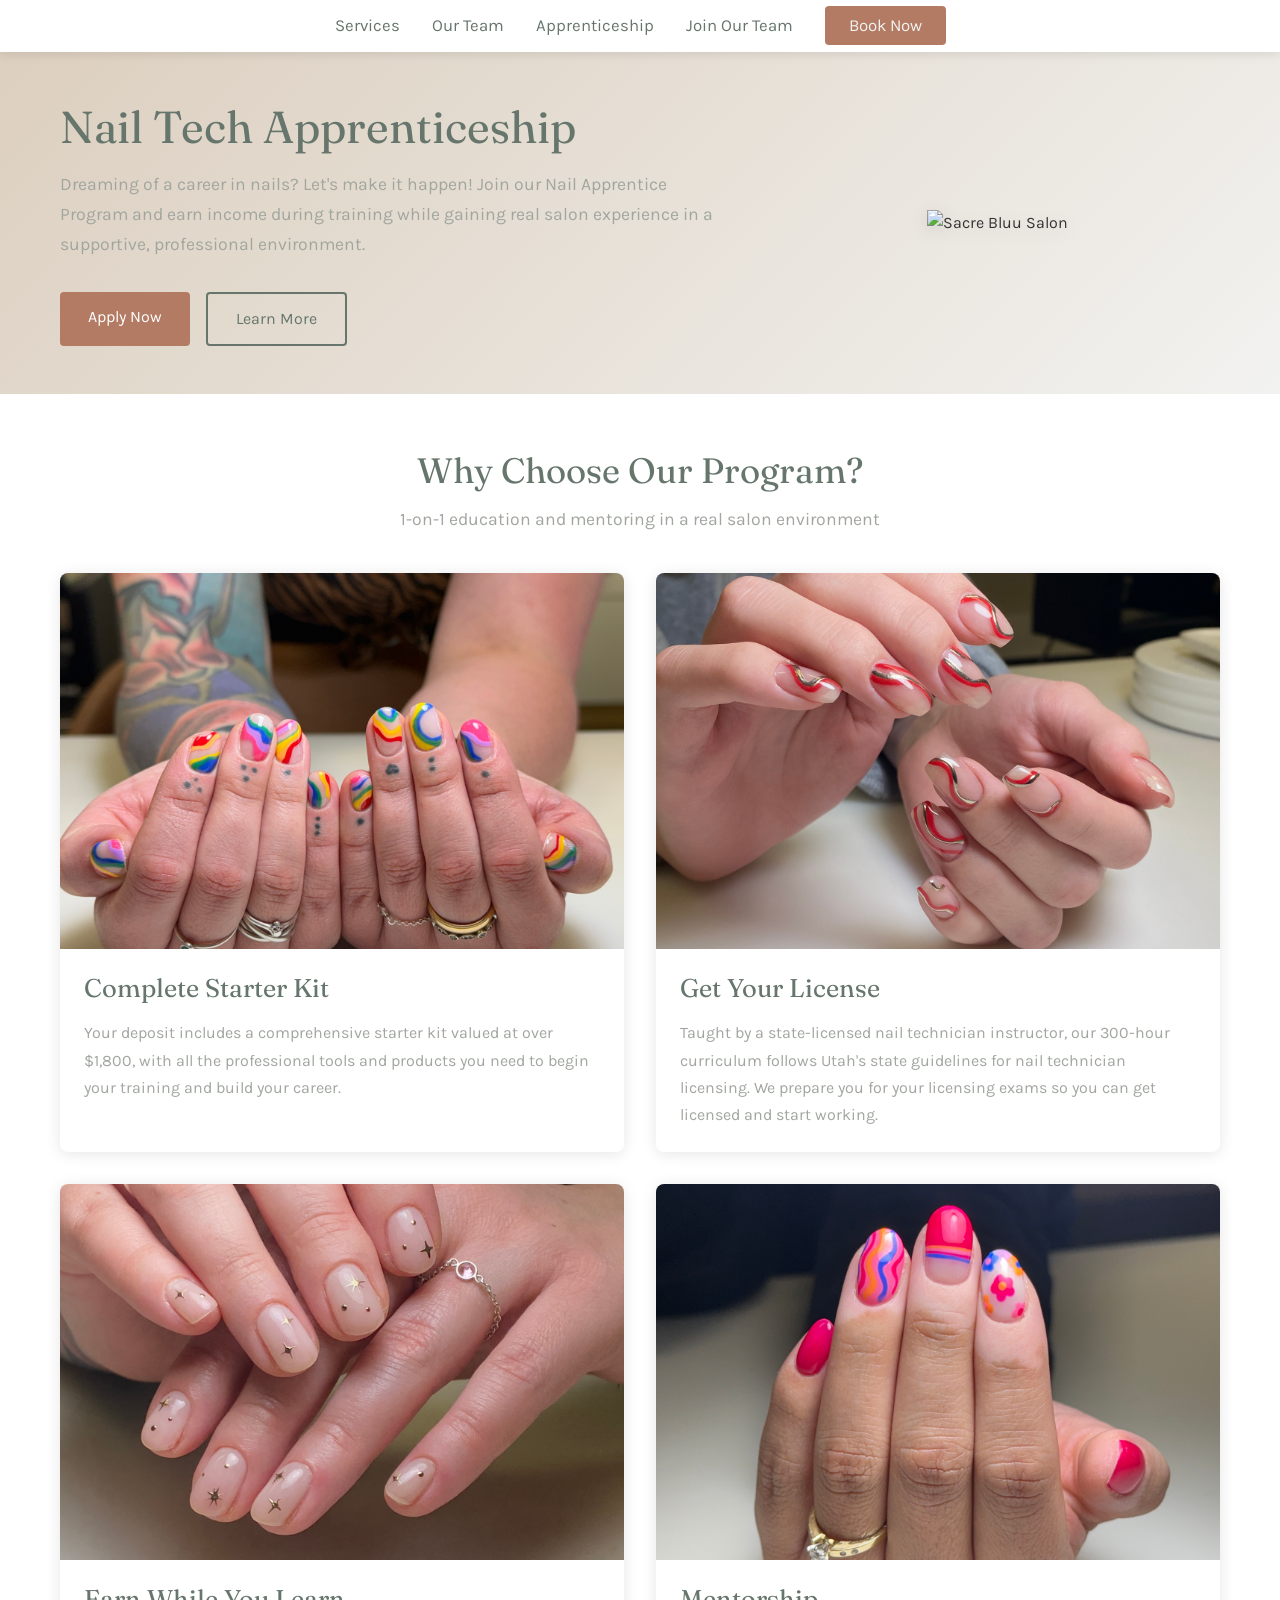
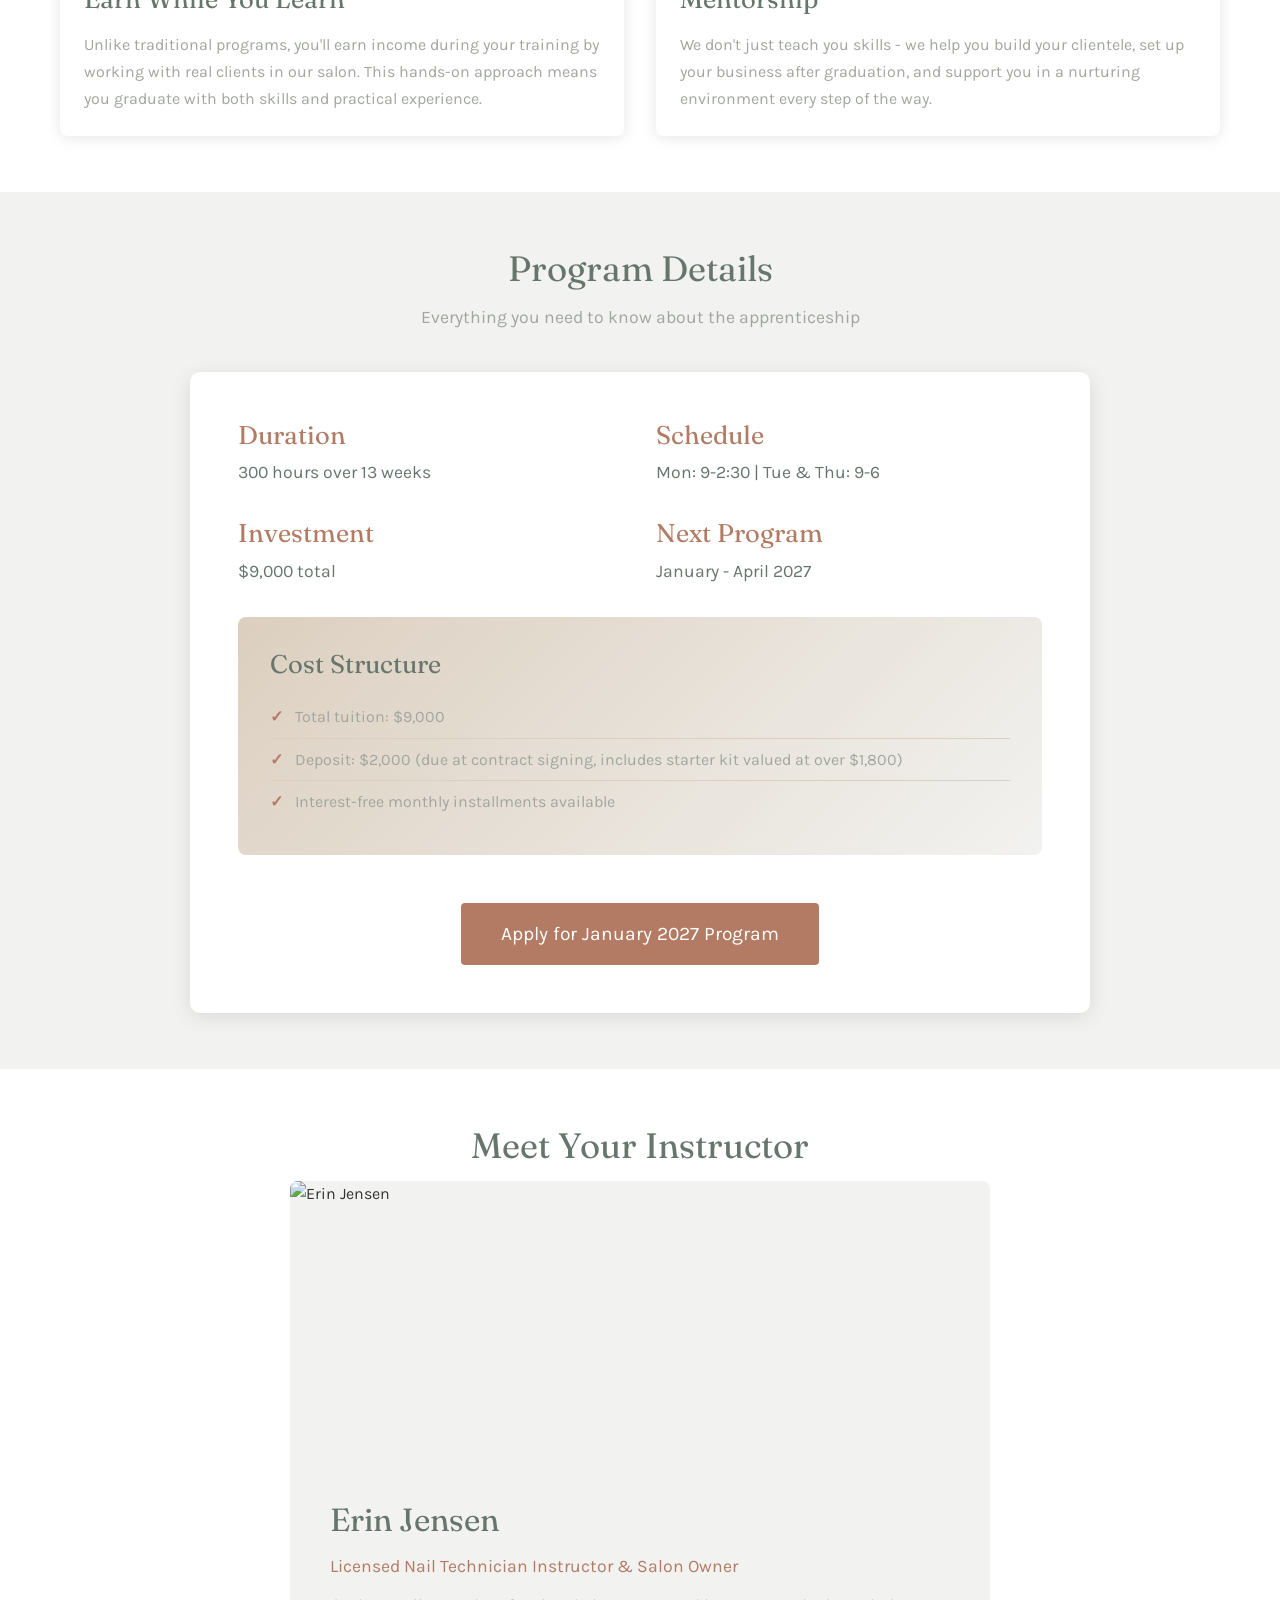
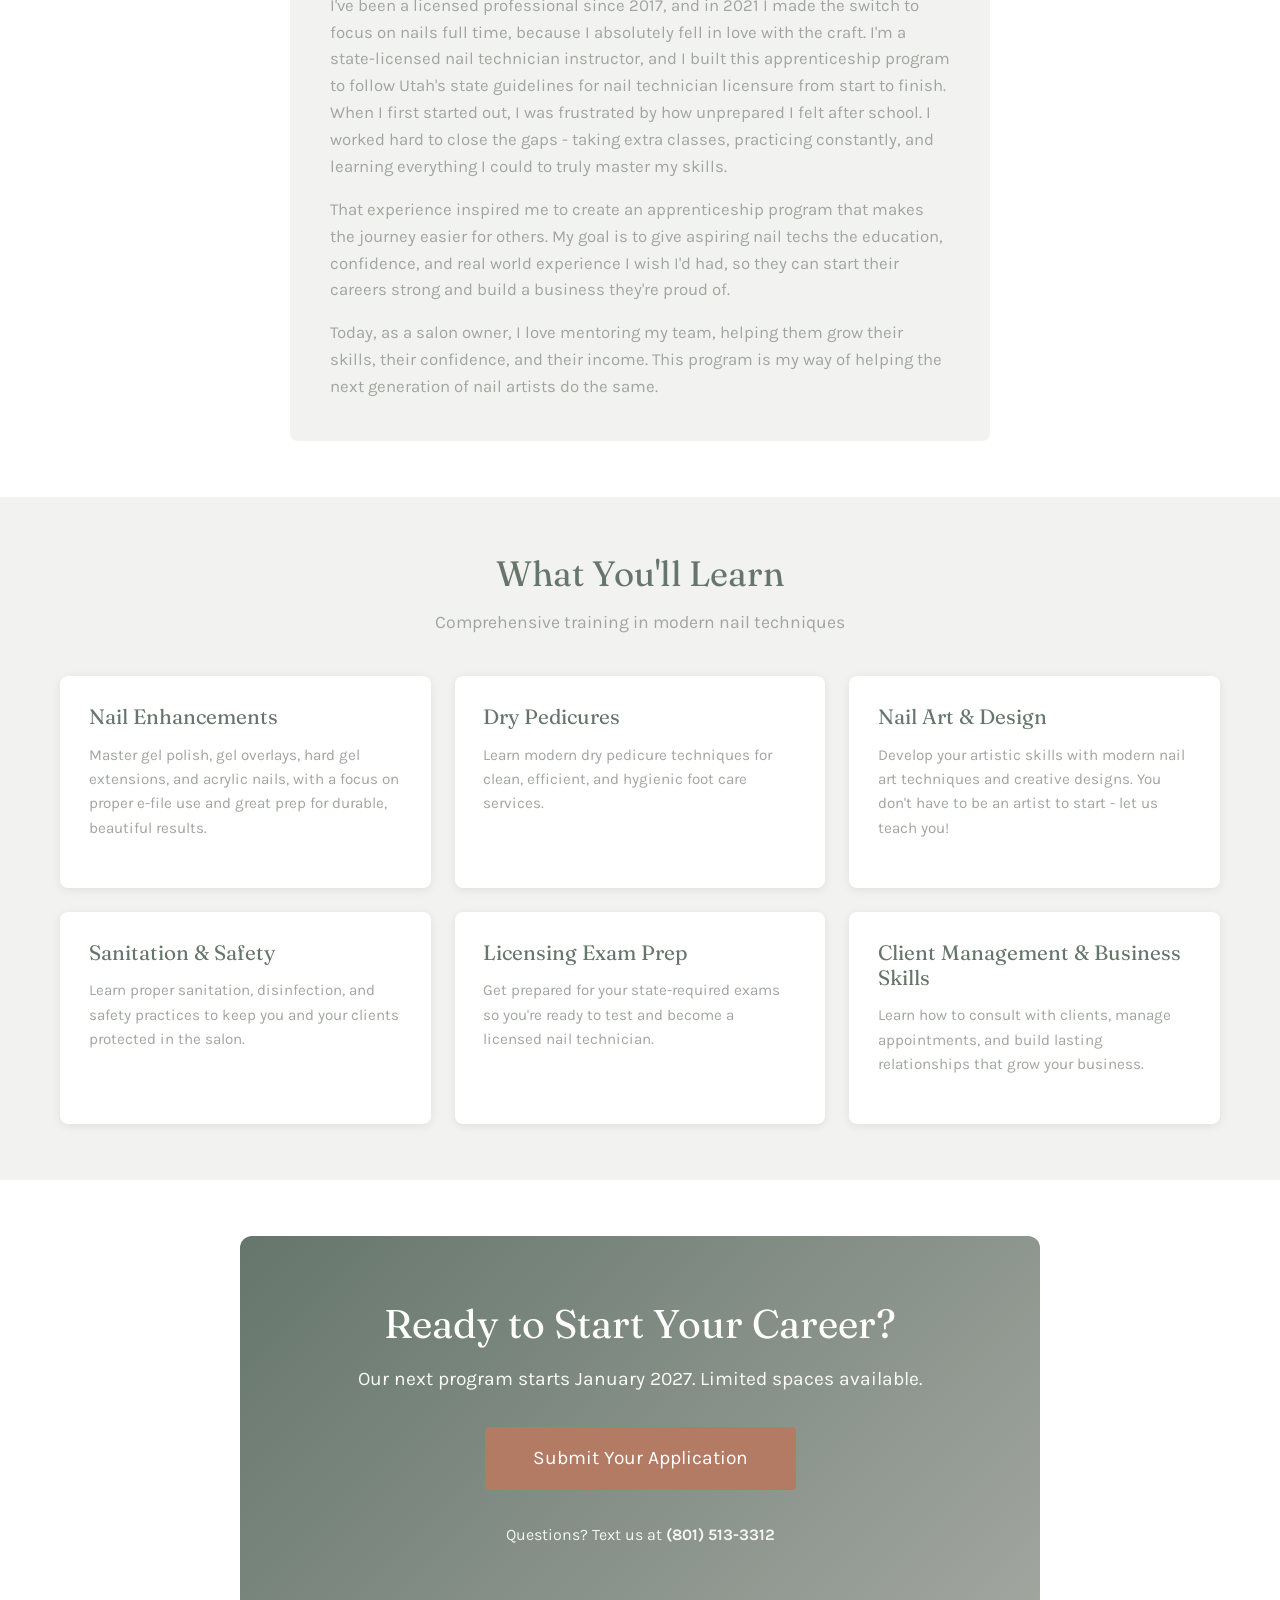
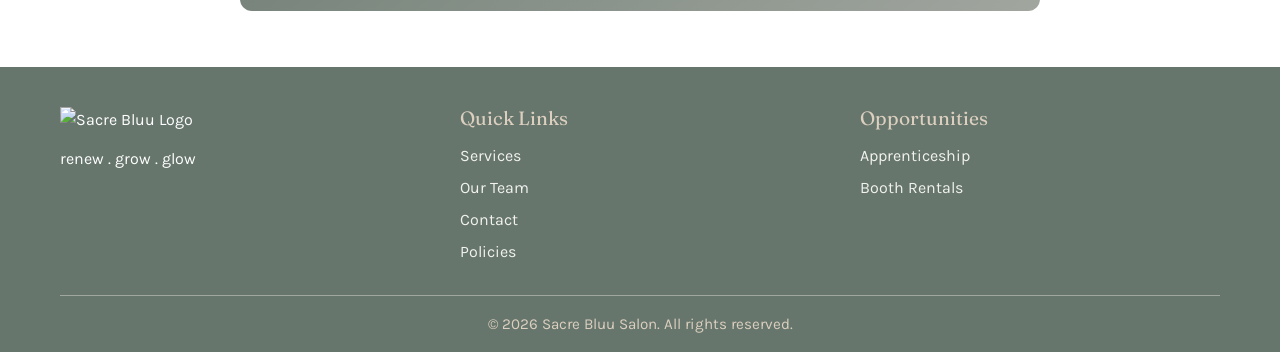
==== apprenticeship.html @ 4cb88765 "Update apprenticeship, booth rentals, and team pages - Apprenticeship: new schedule/pricing/dates, l" ====
<!DOCTYPE html>
<html lang="en">
<head>
    <meta charset="UTF-8">
    <meta name="viewport" content="width=device-width, initial-scale=1.0">
    <title>Nail Tech Apprenticeship - Sacre Bluu Salon</title>
    <meta name="description" content="Join our Nail Tech Apprenticeship program. Earn income while learning modern nail techniques in a real salon environment.">
    <link rel="stylesheet" href="styles-v3-contemporary.css">
    <link rel="preconnect" href="https://fonts.googleapis.com">
    <link rel="preconnect" href="https://fonts.gstatic.com" crossorigin>
    <link href="https://fonts.googleapis.com/css2?family=Fraunces:opsz,wght@9..144,300..700&family=Karla:wght@400;500;600;700&display=swap" rel="stylesheet">
</head>
<body>
    <!-- Navigation -->
    <nav class="navbar">
        <div class="container">
            <ul class="nav-menu">
                <li><a href="index.html#services">Services</a></li>
                <li><a href="index.html#team">Our Team</a></li>
                <li><a href="apprenticeship.html">Apprenticeship</a></li>
                <li><a href="booth-rentals.html">Join Our Team</a></li>
                <li><a href="https://www.vagaro.com/sacrebluusalon/services" target="_blank" class="btn-book">Book Now</a></li>
            </ul>
        </div>
    </nav>

    <!-- Hero Section -->
    <section class="hero">
        <div class="hero-grid">
            <div class="hero-content">
                <h1>Nail Tech Apprenticeship</h1>
                <p class="hero-description">
                    Dreaming of a career in nails? Let's make it happen! Join our Nail Apprentice Program and earn income during training while gaining real salon experience in a supportive, professional environment.
                </p>
                <div class="hero-buttons">
                    <a href="https://form.jotform.com/260005756042145" target="_blank" class="btn btn-primary">Apply Now</a>
                    <a href="#program-details" class="btn btn-secondary">Learn More</a>
                </div>
            </div>
            <div class="hero-visual">
                <img src="sacre_bluu_Final_2.png" alt="Sacre Bluu Salon" class="hero-logo-img">
            </div>
        </div>
    </section>

    <!-- Program Overview -->
    <section class="services">
        <div class="container">
            <h2 class="section-title">Why Choose Our Program?</h2>
            <p class="section-subtitle">1-on-1 education and mentoring in a real salon environment</p>

            <div class="services-grid">
                <div class="service-card">
                    <div class="service-image short">
                        <img src="images/starter-kit.jpg" alt="Complete Starter Kit">
                    </div>
                    <div class="service-content">
                        <h3 style="color: #66766c; margin-bottom: 1rem;">Complete Starter Kit</h3>
                        <p style="color: #a1a69f; line-height: 1.7;">
                            Your deposit includes a comprehensive starter kit valued at over $1,800, with all the professional tools and products you need to begin your training and build your career.
                        </p>
                    </div>
                </div>

                <div class="service-card">
                    <div class="service-image short">
                        <img src="images/get-your-license.jpg" alt="Get Your License">
                    </div>
                    <div class="service-content">
                        <h3 style="color: #66766c; margin-bottom: 1rem;">Get Your License</h3>
                        <p style="color: #a1a69f; line-height: 1.7;">
                            Taught by a state-licensed nail technician instructor, our 300-hour curriculum follows Utah's state guidelines for nail technician licensing. We prepare you for your licensing exams so you can get licensed and start working.
                        </p>
                    </div>
                </div>

                <div class="service-card">
                    <div class="service-image short">
                        <img src="images/earn-while-you-learn.jpg" alt="Earn While You Learn">
                    </div>
                    <div class="service-content">
                        <h3 style="color: #66766c; margin-bottom: 1rem;">Earn While You Learn</h3>
                        <p style="color: #a1a69f; line-height: 1.7;">
                            Unlike traditional programs, you'll earn income during your training by working with real clients in our salon. This hands-on approach means you graduate with both skills and practical experience.
                        </p>
                    </div>
                </div>

                <div class="service-card">
                    <div class="service-image short">
                        <img src="images/mentorship.jpg" alt="Mentorship">
                    </div>
                    <div class="service-content">
                        <h3 style="color: #66766c; margin-bottom: 1rem;">Mentorship</h3>
                        <p style="color: #a1a69f; line-height: 1.7;">
                            We don't just teach you skills - we help you build your clientele, set up your business after graduation, and support you in a nurturing environment every step of the way.
                        </p>
                    </div>
                </div>
            </div>
        </div>
    </section>

    <!-- Program Details -->
    <section id="program-details" class="booking-section">
        <div class="container">
            <h2 class="section-title">Program Details</h2>
            <p class="section-subtitle">Everything you need to know about the apprenticeship</p>

            <div style="max-width: 900px; margin: 0 auto; background: white; padding: 3rem; border-radius: 10px; box-shadow: 0 4px 20px rgba(0,0,0,0.1);">
                <div style="display: grid; grid-template-columns: repeat(auto-fit, minmax(250px, 1fr)); gap: 2rem; margin-bottom: 2rem;">
                    <div>
                        <h3 style="color: #b37b64; margin-bottom: 0.5rem;">Duration</h3>
                        <p style="color: #66766c; font-size: 1.1rem;">300 hours over 13 weeks</p>
                    </div>
                    <div>
                        <h3 style="color: #b37b64; margin-bottom: 0.5rem;">Schedule</h3>
                        <p style="color: #66766c; font-size: 1.1rem;">Mon: 9-2:30 | Tue & Thu: 9-6</p>
                    </div>
                    <div>
                        <h3 style="color: #b37b64; margin-bottom: 0.5rem;">Investment</h3>
                        <p style="color: #66766c; font-size: 1.1rem;">$9,000 total</p>
                    </div>
                    <div>
                        <h3 style="color: #b37b64; margin-bottom: 0.5rem;">Next Program</h3>
                        <p style="color: #66766c; font-size: 1.1rem;">January - April 2027</p>
                    </div>
                </div>

                <div style="background: linear-gradient(135deg, #dccfbf 0%, #f2f2f0 100%); padding: 2rem; border-radius: 8px; margin-bottom: 2rem;">
                    <h3 style="color: #66766c; margin-bottom: 1rem;">Cost Structure</h3>
                    <ul style="list-style: none; padding: 0;">
                        <li style="padding: 0.5rem 0; color: #a1a69f; border-bottom: 1px solid #dccfbf;">
                            <span style="color: #b37b64; font-weight: bold; margin-right: 0.5rem;">&#10003;</span>
                            Total tuition: $9,000
                        </li>
                        <li style="padding: 0.5rem 0; color: #a1a69f; border-bottom: 1px solid #dccfbf;">
                            <span style="color: #b37b64; font-weight: bold; margin-right: 0.5rem;">&#10003;</span>
                            Deposit: $2,000 (due at contract signing, includes starter kit valued at over $1,800)
                        </li>
                        <li style="padding: 0.5rem 0; color: #a1a69f;">
                            <span style="color: #b37b64; font-weight: bold; margin-right: 0.5rem;">&#10003;</span>
                            Interest-free monthly installments available
                        </li>
                    </ul>
                </div>

                <div style="text-align: center; padding-top: 1rem;">
                    <a href="https://form.jotform.com/260005756042145" target="_blank" class="btn btn-primary" style="font-size: 1.2rem; padding: 1rem 2.5rem;">Apply for January 2027 Program</a>
                </div>
            </div>
        </div>
    </section>

    <!-- Meet Your Instructor -->
    <section class="team">
        <div class="container">
            <h2 class="section-title">Meet Your Instructor</h2>

            <div style="max-width: 700px; margin: 0 auto;">
                <div class="team-card">
                    <div class="team-photo">
                        <img src="images/erin.jpg" alt="Erin Jensen" style="object-fit: contain; object-position: center;">
                    </div>
                    <div class="team-info" style="padding: 2.5rem;">
                        <h3 style="font-size: 2rem; margin-bottom: 0.8rem;">Erin Jensen</h3>
                        <p class="specialty" style="font-size: 1.1rem;">Licensed Nail Technician Instructor & Salon Owner</p>
                        <p class="bio" style="font-size: 1.05rem; margin-bottom: 1rem;">
                            I've been a licensed professional since 2017, and in 2021 I made the switch to focus on nails full time, because I absolutely fell in love with the craft. I'm a state-licensed nail technician instructor, and I built this apprenticeship program to follow Utah's state guidelines for nail technician licensure from start to finish. When I first started out, I was frustrated by how unprepared I felt after school. I worked hard to close the gaps - taking extra classes, practicing constantly, and learning everything I could to truly master my skills.
                        </p>
                        <p class="bio" style="font-size: 1.05rem; margin-bottom: 1rem;">
                            That experience inspired me to create an apprenticeship program that makes the journey easier for others. My goal is to give aspiring nail techs the education, confidence, and real world experience I wish I'd had, so they can start their careers strong and build a business they're proud of.
                        </p>
                        <p class="bio" style="font-size: 1.05rem;">
                            Today, as a salon owner, I love mentoring my team, helping them grow their skills, their confidence, and their income. This program is my way of helping the next generation of nail artists do the same.
                        </p>
                    </div>
                </div>
            </div>
        </div>
    </section>

    <!-- What You'll Learn -->
    <section class="opportunities">
        <div class="container">
            <h2 class="section-title">What You'll Learn</h2>
            <p class="section-subtitle">Comprehensive training in modern nail techniques</p>

            <div style="display: grid; grid-template-columns: repeat(auto-fit, minmax(280px, 1fr)); gap: 1.5rem; margin-top: 2.5rem;">
                <div class="opportunity-compact">
                    <h4>Nail Enhancements</h4>
                    <p>Master gel polish, gel overlays, hard gel extensions, and acrylic nails, with a focus on proper e-file use and great prep for durable, beautiful results.</p>
                </div>

                <div class="opportunity-compact">
                    <h4>Dry Pedicures</h4>
                    <p>Learn modern dry pedicure techniques for clean, efficient, and hygienic foot care services.</p>
                </div>

                <div class="opportunity-compact">
                    <h4>Nail Art & Design</h4>
                    <p>Develop your artistic skills with modern nail art techniques and creative designs. You don't have to be an artist to start - let us teach you!</p>
                </div>

                <div class="opportunity-compact">
                    <h4>Sanitation & Safety</h4>
                    <p>Learn proper sanitation, disinfection, and safety practices to keep you and your clients protected in the salon.</p>
                </div>

                <div class="opportunity-compact">
                    <h4>Licensing Exam Prep</h4>
                    <p>Get prepared for your state-required exams so you're ready to test and become a licensed nail technician.</p>
                </div>

                <div class="opportunity-compact">
                    <h4>Client Management & Business Skills</h4>
                    <p>Learn how to consult with clients, manage appointments, and build lasting relationships that grow your business.</p>
                </div>
            </div>
        </div>
    </section>

    <!-- CTA Section -->
    <section class="policies-section">
        <div class="container">
            <div style="max-width: 800px; margin: 0 auto; text-align: center; background: linear-gradient(135deg, #66766c 0%, #a1a69f 100%); padding: 4rem 2rem; border-radius: 12px; color: white;">
                <h2 style="color: white; margin-bottom: 1rem; font-size: 2.5rem;">Ready to Start Your Career?</h2>
                <p style="font-size: 1.2rem; margin-bottom: 2rem; opacity: 0.95;">
                    Our next program starts January 2027. Limited spaces available.
                </p>
                <a href="https://form.jotform.com/260005756042145" target="_blank" class="btn btn-primary" style="background-color: #b37b64; font-size: 1.2rem; padding: 1rem 3rem;">Submit Your Application</a>
                <p style="margin-top: 2rem; font-size: 1rem; opacity: 0.9;">
                    Questions? Text us at <strong>(801) 513-3312</strong>
                </p>
            </div>
        </div>
    </section>

    <!-- Footer -->
    <footer class="footer">
        <div class="container">
            <div class="footer-content">
                <div class="footer-section">
                    <img src="sacre_bluu_Final_2.png" alt="Sacre Bluu Logo" class="footer-logo">
                    <p>renew . grow . glow</p>
                </div>
                <div class="footer-section">
                    <h4>Quick Links</h4>
                    <ul>
                        <li><a href="index.html#services">Services</a></li>
                        <li><a href="index.html#team">Our Team</a></li>
                        <li><a href="index.html#contact">Contact</a></li>
                        <li><a href="index.html#policies">Policies</a></li>
                    </ul>
                </div>
                <div class="footer-section">
                    <h4>Opportunities</h4>
                    <ul>
                        <li><a href="apprenticeship.html">Apprenticeship</a></li>
                        <li><a href="booth-rentals.html">Booth Rentals</a></li>
                    </ul>
                </div>
            </div>
            <div class="footer-bottom">
                <p>&copy; 2026 Sacre Bluu Salon. All rights reserved.</p>
            </div>
        </div>
    </footer>
</body>
</html>
---- styles-v3-contemporary.css ----
/*
  Sacre Bluu Salon - Version 3: Contemporary Grid Layout

  Color Palette (from style guide):
  - #66766c (muted sage green)
  - #b37b64 (earthy terracotta)
  - #a1a69f (sophisticated gray-green)
  - #dccfbf (creamy beige)
  - #f2f2f0 (subtle off-white)

  Typography: Fraunces (headlines), Karla (body & UI text)

  Layout Features:
  - Hero with split layout (text left, logo right)
  - Services in grid cards (compact, images above text)
  - Booking with side-by-side info
  - Team grid with hover effects
  - Opportunities in horizontal layout
  - Modern asymmetric spacing
  - Tighter, more compact layout
  - Less padding, more content visible
*/

/* ===== RESET & BASE STYLES ===== */
* {
    margin: 0;
    padding: 0;
    box-sizing: border-box;
}

body {
    font-family: 'Karla', sans-serif;
    color: #333;
    line-height: 1.6;
    background-color: #f2f2f0;
}

.container {
    max-width: 1200px;
    margin: 0 auto;
    padding: 0 20px;
}

/* ===== TYPOGRAPHY ===== */
h1, h2, h3, h4 {
    font-family: 'Fraunces', serif;
    font-weight: 400;
    line-height: 1.2;
}

h1 {
    font-size: 2.8rem;
    margin-bottom: 1rem;
}

h2 {
    font-size: 2.2rem;
}

h3 {
    font-size: 1.6rem;
}

h4 {
    font-size: 1.3rem;
}

.section-title {
    text-align: center;
    color: #66766c;
    margin-bottom: 0.8rem;
}

.section-subtitle {
    text-align: center;
    color: #a1a69f;
    font-size: 1.1rem;
    margin-bottom: 2.5rem;
}

/* ===== BUTTONS ===== */
.btn {
    display: inline-block;
    padding: 12px 28px;
    text-decoration: none;
    border-radius: 4px;
    font-size: 1rem;
    transition: all 0.3s ease;
    cursor: pointer;
    border: none;
}

.btn-small {
    padding: 8px 20px;
    font-size: 0.95rem;
}

.btn-primary {
    background-color: #b37b64;
    color: white;
}

.btn-primary:hover {
    background-color: #9a6854;
    transform: translateY(-2px);
}

.btn-secondary {
    background-color: transparent;
    color: #66766c;
    border: 2px solid #66766c;
}

.btn-secondary:hover {
    background-color: #66766c;
    color: white;
}

.btn-book {
    background-color: #b37b64;
    color: #f2f2f0 !important;
    padding: 10px 24px;
    border-radius: 4px;
    text-decoration: none;
}

.btn-book:hover {
    background-color: #9a6854;
    color: white !important;
}

/* ===== NAVIGATION ===== */
.navbar {
    background-color: white;
    box-shadow: 0 2px 10px rgba(0,0,0,0.1);
    position: sticky;
    top: 0;
    z-index: 100;
}

.navbar .container {
    display: flex;
    justify-content: center;
    align-items: center;
    padding: 0.8rem 20px;
}

.logo-img {
    height: 70px;
    width: auto;
}

.salon-name {
    font-size: 1.5rem;
    font-weight: 400;
    color: #b37b64;
    letter-spacing: 2px;
}

.nav-menu {
    display: flex;
    list-style: none;
    gap: 2rem;
    align-items: center;
}

.nav-menu a {
    text-decoration: none;
    color: #66766c;
    font-size: 1.05rem;
    transition: color 0.3s;
}

.nav-menu a:hover {
    color: #b37b64;
}

/* ===== HERO SECTION - SPLIT LAYOUT ===== */
.hero {
    background: linear-gradient(135deg, #dccfbf 0%, #f2f2f0 100%);
    padding: 3rem 0;
}

.hero-grid {
    display: grid;
    grid-template-columns: 1.2fr 0.8fr;
    gap: 3rem;
    align-items: center;
    max-width: 1200px;
    margin: 0 auto;
    padding: 0 20px;
}

.hero-content h1 {
    color: #66766c;
    margin-bottom: 1rem;
}

.hero-description {
    font-size: 1.1rem;
    color: #a1a69f;
    margin-bottom: 2rem;
    line-height: 1.7;
}

.hero-buttons {
    display: flex;
    gap: 1rem;
    flex-wrap: wrap;
}

.hero-visual {
    display: flex;
    justify-content: center;
    align-items: center;
}

.hero-logo-img {
    max-width: 100%;
    height: auto;
    max-height: 280px;
    filter: drop-shadow(0 4px 8px rgba(0,0,0,0.1));
}

/* ===== CONTACT BAR ===== */
.contact-bar {
    background-color: #66766c;
    color: white;
    padding: 1.2rem 0;
}

.contact-info {
    display: flex;
    justify-content: space-around;
    align-items: center;
    flex-wrap: wrap;
    gap: 1.5rem;
}

.contact-item {
    display: flex;
    align-items: center;
    gap: 0.5rem;
    font-size: 1rem;
}

.contact-item .icon {
    font-size: 1.2rem;
}

/* ===== SERVICES SECTION - GRID CARDS ===== */
.services {
    padding: 3.5rem 0;
    background-color: white;
}

.services-grid {
    display: grid;
    grid-template-columns: repeat(auto-fit, minmax(450px, 1fr));
    gap: 2rem;
    margin-top: 2.5rem;
}

.service-card {
    background-color: white;
    border-radius: 8px;
    overflow: hidden;
    box-shadow: 0 2px 15px rgba(0,0,0,0.1);
    transition: transform 0.3s, box-shadow 0.3s;
}

.service-card:hover {
    transform: translateY(-5px);
    box-shadow: 0 8px 30px rgba(0,0,0,0.15);
}

.service-image {
    width: 100%;
    height: 200px;
    overflow: hidden;
    position: relative;
}

.service-image img {
    width: 100%;
    height: 100%;
    object-fit: cover;
    transition: transform 0.3s;
}

.service-image.square {
    height: auto;
    aspect-ratio: 1 / 1;
}

.service-image.short {
    height: auto;
    aspect-ratio: 3 / 2;
}

.service-image.short img {
    object-position: center;
}

.service-card:hover .service-image img {
    transform: scale(1.05);
}

.service-overlay {
    position: absolute;
    bottom: 0;
    left: 0;
    right: 0;
    background: linear-gradient(to top, rgba(102, 118, 108, 0.95), transparent);
    padding: 1.5rem;
}

.service-overlay h3 {
    color: white;
    margin: 0;
    font-size: 1.8rem;
}

.service-content {
    padding: 1.5rem;
}

.service-list {
    list-style: none;
    color: #a1a69f;
}

.service-list li {
    padding: 0.4rem 0;
    border-bottom: 1px solid #f2f2f0;
    font-size: 1rem;
}

.service-list li:last-child {
    border-bottom: none;
}

.service-list li:before {
    content: "✓ ";
    color: #b37b64;
    font-weight: bold;
    margin-right: 0.5rem;
}

/* ===== BOOKING SECTION - SIDE BY SIDE ===== */
.booking-section {
    padding: 3.5rem 0;
    background-color: #f2f2f0;
}

.booking-grid {
    display: grid;
    grid-template-columns: 0.9fr 1.1fr;
    gap: 3rem;
    margin-top: 2rem;
}

.booking-info h2 {
    color: #66766c;
    margin-bottom: 0.8rem;
}

.booking-subtitle {
    color: #a1a69f;
    font-size: 1.1rem;
    margin-bottom: 2rem;
}

.booking-details {
    display: flex;
    flex-direction: column;
    gap: 1.5rem;
}

.detail-item {
    background-color: white;
    padding: 1.2rem;
    border-radius: 6px;
    border-left: 3px solid #b37b64;
}

.detail-item h4 {
    color: #66766c;
    margin-bottom: 0.5rem;
    font-size: 1.2rem;
}

.detail-item p {
    color: #a1a69f;
    font-size: 1rem;
    line-height: 1.6;
}

.detail-item a {
    color: #b37b64;
}

.booking-widget {
    display: flex;
    align-items: center;
}

.booking-placeholder {
    background: linear-gradient(135deg, #66766c 0%, #a1a69f 100%);
    padding: 3rem 2rem;
    border-radius: 8px;
    text-align: center;
    width: 100%;
    color: white;
}

.booking-placeholder p {
    font-size: 1.1rem;
    margin: 0.5rem 0;
}

.booking-placeholder .btn {
    margin-top: 1.5rem;
}

/* ===== TEAM SECTION - GRID WITH HOVER EFFECTS ===== */
.team {
    padding: 3.5rem 0;
    background-color: white;
}

.team-group-title {
    color: #b37b64;
    font-size: 1.6rem;
    margin-top: 2.5rem;
    margin-bottom: 0.5rem;
    text-align: center;
}

.team-group-title:first-of-type {
    margin-top: 1.5rem;
}

.team-grid {
    display: grid;
    grid-template-columns: repeat(auto-fit, minmax(250px, 1fr));
    gap: 2rem;
    margin-top: 1.5rem;
    margin-bottom: 1rem;
}

.team-card {
    background-color: #f2f2f0;
    border-radius: 8px;
    overflow: hidden;
    transition: transform 0.3s, box-shadow 0.3s;
}

.team-card:hover {
    transform: translateY(-5px);
    box-shadow: 0 8px 25px rgba(0,0,0,0.15);
}

.team-photo {
    width: 100%;
    height: 280px;
    overflow: hidden;
    position: relative;
}

.team-photo img {
    width: 100%;
    height: 100%;
    object-fit: cover;
    transition: transform 0.3s;
}

.team-card:hover .team-photo img {
    transform: scale(1.08);
}

.team-overlay {
    position: absolute;
    top: 0;
    left: 0;
    right: 0;
    bottom: 0;
    background: rgba(102, 118, 108, 0.9);
    display: flex;
    align-items: center;
    justify-content: center;
    opacity: 0;
    transition: opacity 0.3s;
}

.team-card:hover .team-overlay {
    opacity: 1;
}

.portfolio-link {
    background-color: #b37b64;
    color: white;
    padding: 0.8rem 1.5rem;
    border-radius: 4px;
    text-decoration: none;
    font-size: 1rem;
    transition: background-color 0.3s;
}

.portfolio-link:hover {
    background-color: #9a6854;
}

.team-info {
    padding: 1.5rem;
}

.team-info h3 {
    color: #66766c;
    margin-bottom: 0.5rem;
    font-size: 1.4rem;
}

.specialty {
    color: #b37b64;
    font-size: 0.95rem;
    margin-bottom: 0.8rem;
}

.bio {
    color: #a1a69f;
    line-height: 1.6;
    font-size: 0.95rem;
}

/* ===== OPPORTUNITIES SECTION - HORIZONTAL LAYOUT ===== */
.opportunities {
    padding: 3.5rem 0;
    background-color: #f2f2f0;
}

.opportunities-layout {
    display: grid;
    grid-template-columns: 1.2fr 0.8fr;
    gap: 2.5rem;
    margin-top: 2.5rem;
}

.opportunity-featured {
    background: linear-gradient(135deg, #dccfbf 0%, #f2f2f0 100%);
    padding: 2.5rem;
    border-radius: 10px;
    box-shadow: 0 4px 20px rgba(0,0,0,0.1);
}

.opportunity-icon {
    font-size: 3rem;
    margin-bottom: 1rem;
}

.opportunity-featured h3 {
    color: #66766c;
    margin-bottom: 0.8rem;
    font-size: 1.8rem;
}

.opportunity-highlight {
    color: #b37b64;
    font-size: 1.2rem;
    font-weight: bold;
    margin-bottom: 1rem;
}

.opportunity-featured p {
    color: #a1a69f;
    margin-bottom: 1rem;
    line-height: 1.7;
}

.opportunity-details {
    list-style: none;
    background-color: rgba(255,255,255,0.5);
    padding: 1rem 1.5rem;
    border-radius: 6px;
    margin: 1.5rem 0;
}

.opportunity-details li {
    color: #66766c;
    padding: 0.4rem 0;
    font-size: 1rem;
}

.opportunity-details li:before {
    content: "✓ ";
    color: #b37b64;
    font-weight: bold;
    margin-right: 0.5rem;
}

.opportunities-side {
    display: flex;
    flex-direction: column;
    gap: 1.5rem;
}

.opportunity-compact {
    background-color: white;
    padding: 1.8rem;
    border-radius: 8px;
    box-shadow: 0 2px 10px rgba(0,0,0,0.08);
    transition: transform 0.3s, box-shadow 0.3s;
}

.opportunity-compact:hover {
    transform: translateY(-3px);
    box-shadow: 0 5px 20px rgba(0,0,0,0.12);
}

.opportunity-compact h4 {
    color: #66766c;
    margin-bottom: 0.8rem;
}

.opportunity-compact p {
    color: #a1a69f;
    margin-bottom: 1.2rem;
    font-size: 0.95rem;
    line-height: 1.6;
}

/* ===== PHOTO COLLAGE ===== */
.collage-grid {
    display: grid;
    grid-template-columns: repeat(3, 1fr);
    gap: 0.75rem;
    max-width: 730px;
    margin: 2.5rem auto 0;
}

.collage-grid img {
    width: 100%;
    aspect-ratio: 1 / 1;
    object-fit: cover;
    border-radius: 8px;
    box-shadow: 0 2px 15px rgba(0,0,0,0.1);
    transition: transform 0.3s, box-shadow 0.3s;
}

.collage-grid img:hover {
    transform: translateY(-5px);
    box-shadow: 0 8px 30px rgba(0,0,0,0.15);
}

/* ===== POLICIES SECTION ===== */
.policies-section {
    padding: 3.5rem 0;
    background-color: white;
}

.policies-grid {
    display: grid;
    grid-template-columns: repeat(auto-fit, minmax(260px, 1fr));
    gap: 1.5rem;
    margin-top: 2.5rem;
}

.policy-card {
    background-color: #f2f2f0;
    padding: 1.8rem;
    border-radius: 8px;
    border-top: 4px solid #b37b64;
    transition: transform 0.3s, box-shadow 0.3s;
}

.policy-card:hover {
    transform: translateY(-3px);
    box-shadow: 0 5px 20px rgba(0,0,0,0.1);
}

.policy-icon {
    font-size: 2rem;
    margin-bottom: 0.8rem;
}

.policy-card h3 {
    color: #66766c;
    margin-bottom: 1rem;
    font-size: 1.3rem;
}

.policy-card p {
    color: #a1a69f;
    line-height: 1.6;
    margin-bottom: 0.5rem;
    font-size: 0.95rem;
}

.policy-card p strong {
    color: #b37b64;
}

/* ===== CONTACT SECTION ===== */
.contact {
    padding: 3.5rem 0;
    background-color: #f2f2f0;
}

.contact-grid {
    display: grid;
    grid-template-columns: repeat(auto-fit, minmax(300px, 1fr));
    gap: 2.5rem;
    margin-top: 2.5rem;
}

.contact-details h3 {
    color: #66766c;
    margin: 1.8rem 0 0.8rem;
    font-size: 1.5rem;
}

.contact-details h3:first-child {
    margin-top: 0;
}

.contact-details p {
    color: #a1a69f;
    line-height: 1.7;
    font-size: 1rem;
}

.social-links {
    margin-top: 1.5rem;
    display: flex;
    gap: 1rem;
}

.social-links a {
    background-color: #b37b64;
    color: white;
    padding: 0.7rem 1.3rem;
    text-decoration: none;
    border-radius: 4px;
    transition: background-color 0.3s;
    font-size: 1rem;
}

.social-links a:hover {
    background-color: #9a6854;
}

/* ===== FOOTER ===== */
.footer {
    background-color: #66766c;
    color: white;
    padding: 2.5rem 0 1rem;
}

.footer-content {
    display: grid;
    grid-template-columns: repeat(auto-fit, minmax(220px, 1fr));
    gap: 2.5rem;
    margin-bottom: 1.5rem;
}

.footer-section h4 {
    margin-bottom: 0.8rem;
    color: #dccfbf;
    font-size: 1.2rem;
}

.footer-section ul {
    list-style: none;
}

.footer-section ul li {
    margin-bottom: 0.4rem;
}

.footer-section a {
    color: #f2f2f0;
    text-decoration: none;
    transition: color 0.3s;
    font-size: 1rem;
}

.footer-section a:hover {
    color: #b37b64;
}

.footer-logo {
    height: 80px;
    width: auto;
    margin-bottom: 0.8rem;
}

.footer-bottom {
    border-top: 1px solid #a1a69f;
    padding-top: 1rem;
    margin-top: 1.5rem;
    text-align: center;
    color: #dccfbf;
    font-size: 0.95rem;
}

/* ===== RESPONSIVE DESIGN ===== */

/* Tablets */
@media (max-width: 1024px) {
    .hero-grid {
        grid-template-columns: 1fr;
        gap: 2rem;
    }

    .hero-visual {
        order: -1;
    }

    .hero-logo-img {
        max-height: 200px;
    }

    .services-grid {
        grid-template-columns: 1fr;
    }

    .booking-grid {
        grid-template-columns: 1fr;
    }

    .opportunities-layout {
        grid-template-columns: 1fr;
    }
}

@media (max-width: 768px) {
    h1 {
        font-size: 2.2rem;
    }

    h2 {
        font-size: 1.8rem;
    }

    .nav-menu {
        gap: 1rem;
        font-size: 0.9rem;
    }

    .hero {
        padding: 2rem 0;
    }

    .contact-info {
        flex-direction: column;
        text-align: center;
    }

    .services,
    .team,
    .opportunities,
    .booking-section,
    .contact,
    .policies-section {
        padding: 2.5rem 0;
    }

    .team-grid {
        grid-template-columns: 1fr;
    }
}

/* Mobile */
@media (max-width: 480px) {
    h1 {
        font-size: 1.8rem;
    }

    .navbar .container {
        flex-direction: column;
        gap: 0.8rem;
    }

    .nav-menu {
        flex-wrap: wrap;
        justify-content: center;
        gap: 0.8rem;
    }

    .logo-img {
        height: 60px;
    }

    .hero {
        padding: 1.5rem 0;
    }

    .hero-logo-img {
        max-height: 150px;
    }

    .booking-placeholder,
    .opportunity-featured,
    .opportunity-compact {
        padding: 1.5rem;
    }
}
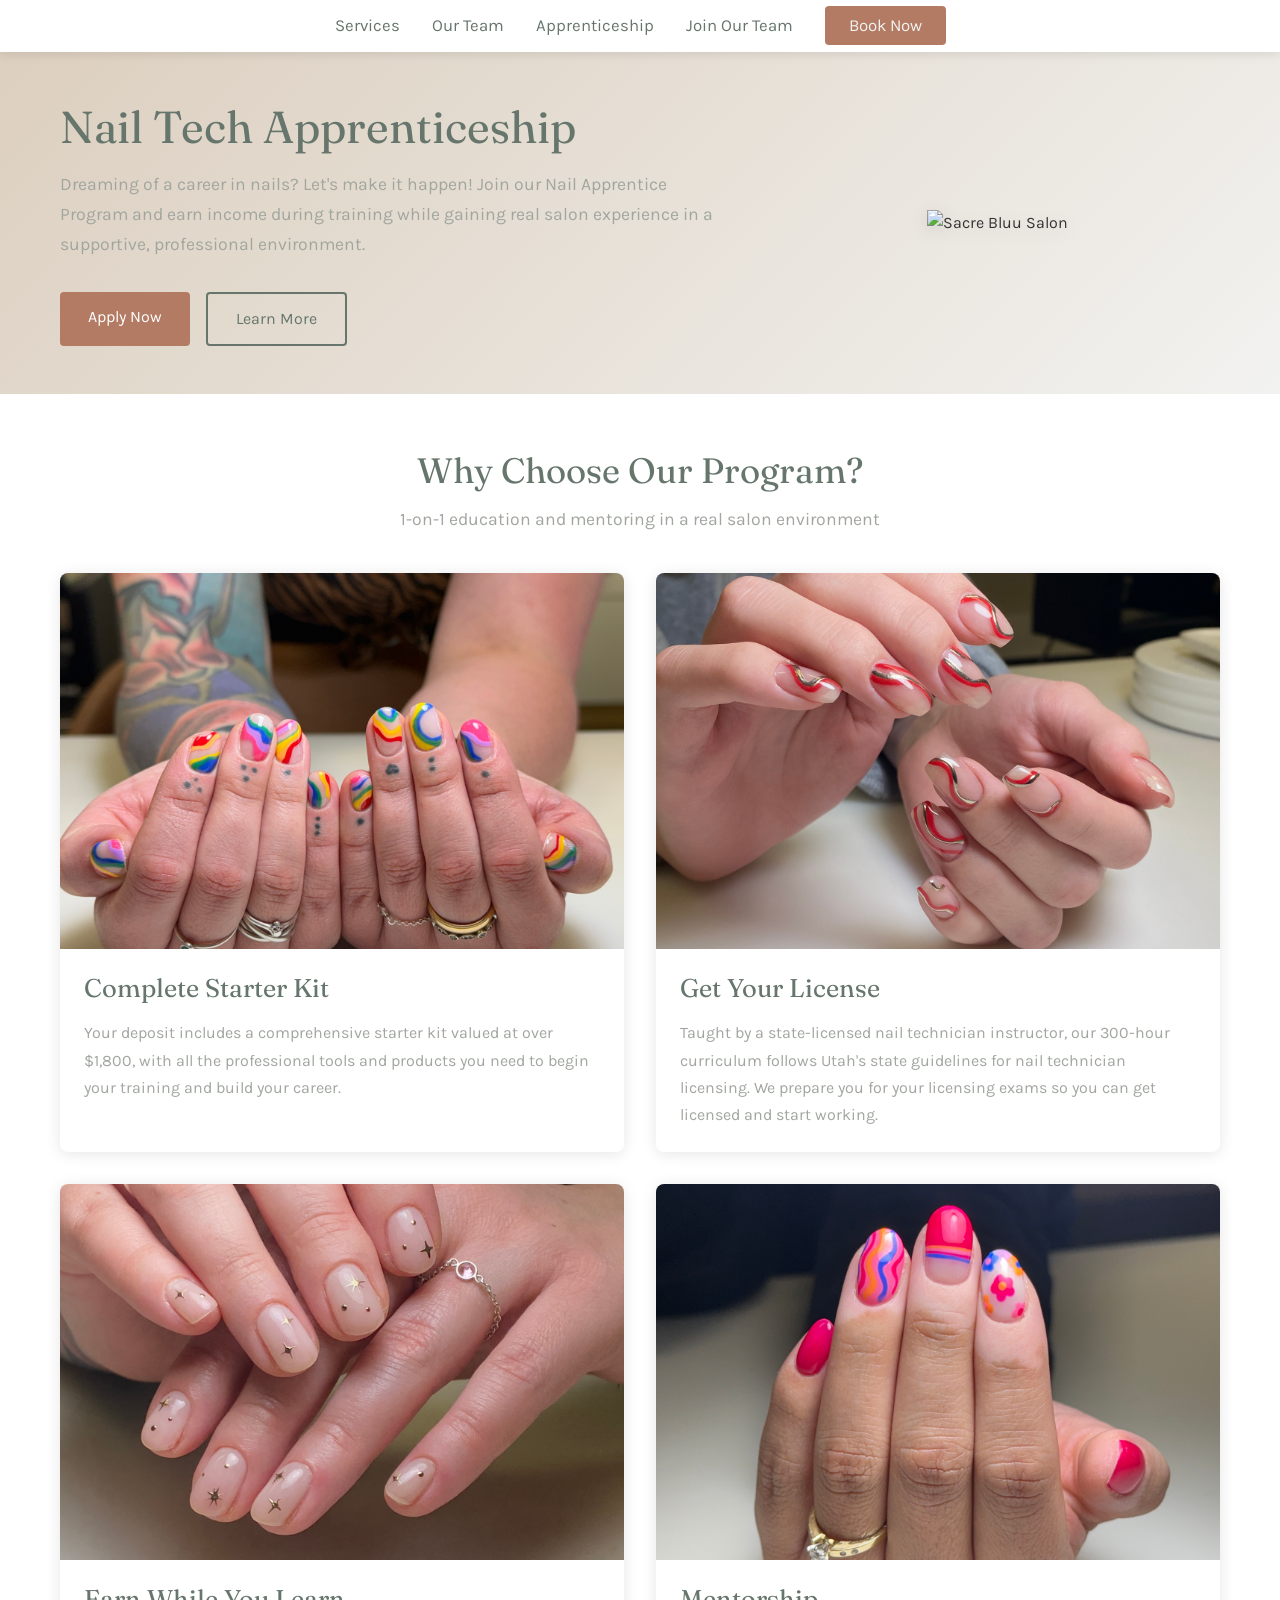
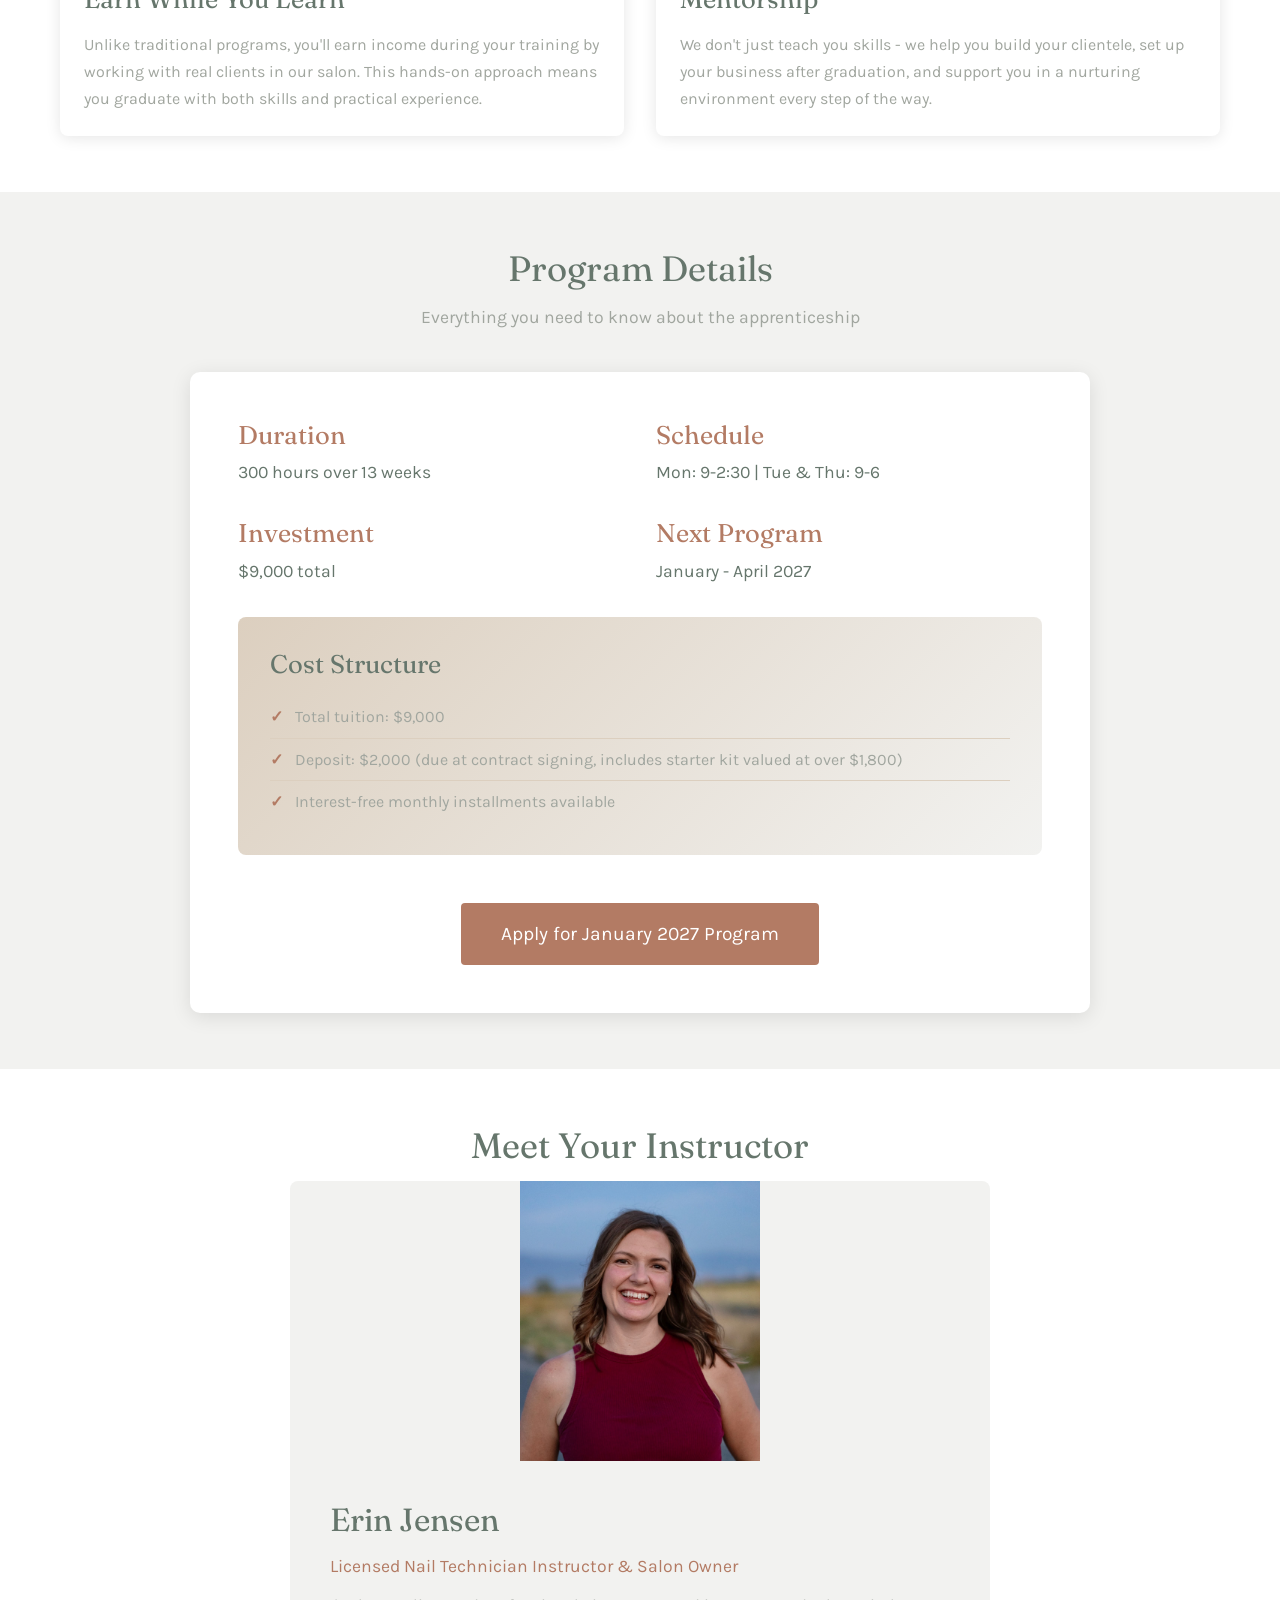
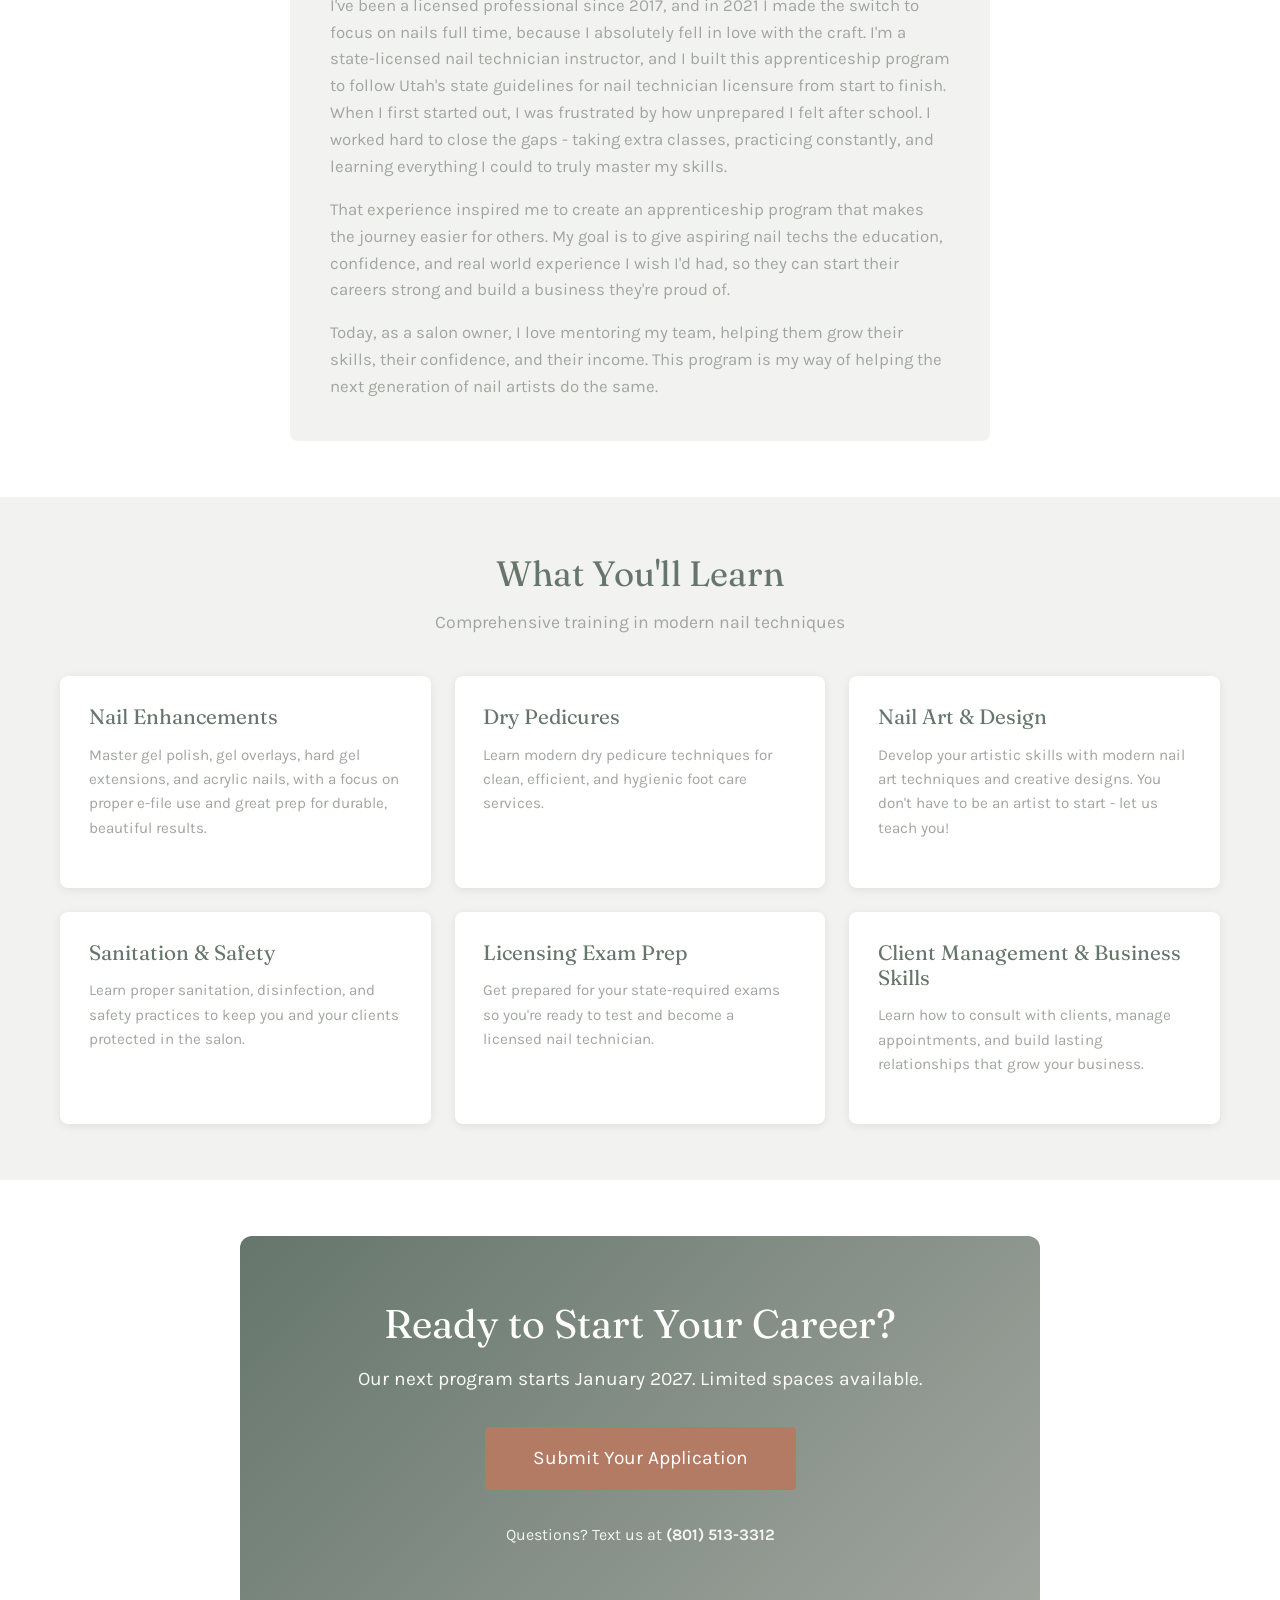
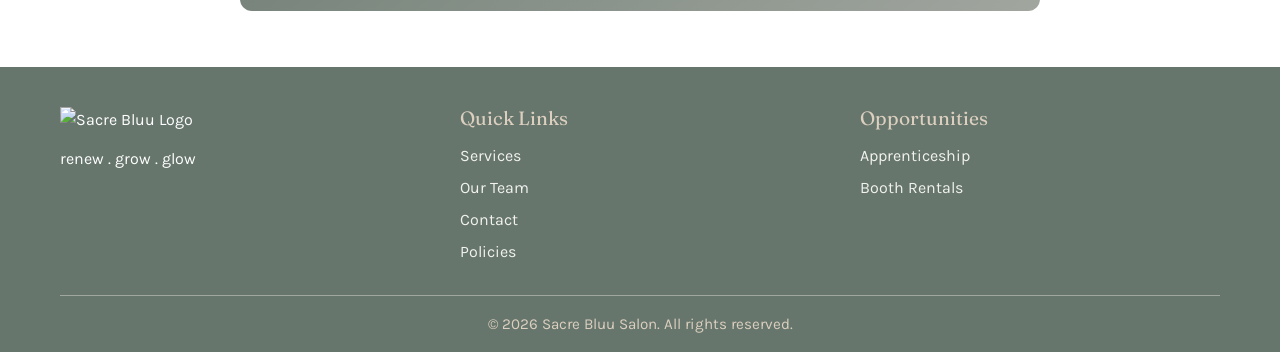
==== commit deaefd9e: "Update team section and fix instructor photo - Fix broken instructor photo path on apprenticeship pa" ====
--- a/apprenticeship.html
+++ b/apprenticeship.html
@@ -160,7 +160,7 @@
             <div style="max-width: 700px; margin: 0 auto;">
                 <div class="team-card">
                     <div class="team-photo">
-                        <img src="images/erin.jpg" alt="Erin Jensen" style="object-fit: contain; object-position: center;">
+                        <img src="images/team/erin2.jpg" alt="Erin Jensen" style="object-fit: contain; object-position: center;">
                     </div>
                     <div class="team-info" style="padding: 2.5rem;">
                         <h3 style="font-size: 2rem; margin-bottom: 0.8rem;">Erin Jensen</h3>
--- a/styles-v3-contemporary.css
+++ b/styles-v3-contemporary.css
@@ -443,7 +443,7 @@
 
 .team-grid {
     display: grid;
-    grid-template-columns: repeat(auto-fit, minmax(250px, 1fr));
+    grid-template-columns: repeat(3, 1fr);
     gap: 2rem;
     margin-top: 1.5rem;
     margin-bottom: 1rem;
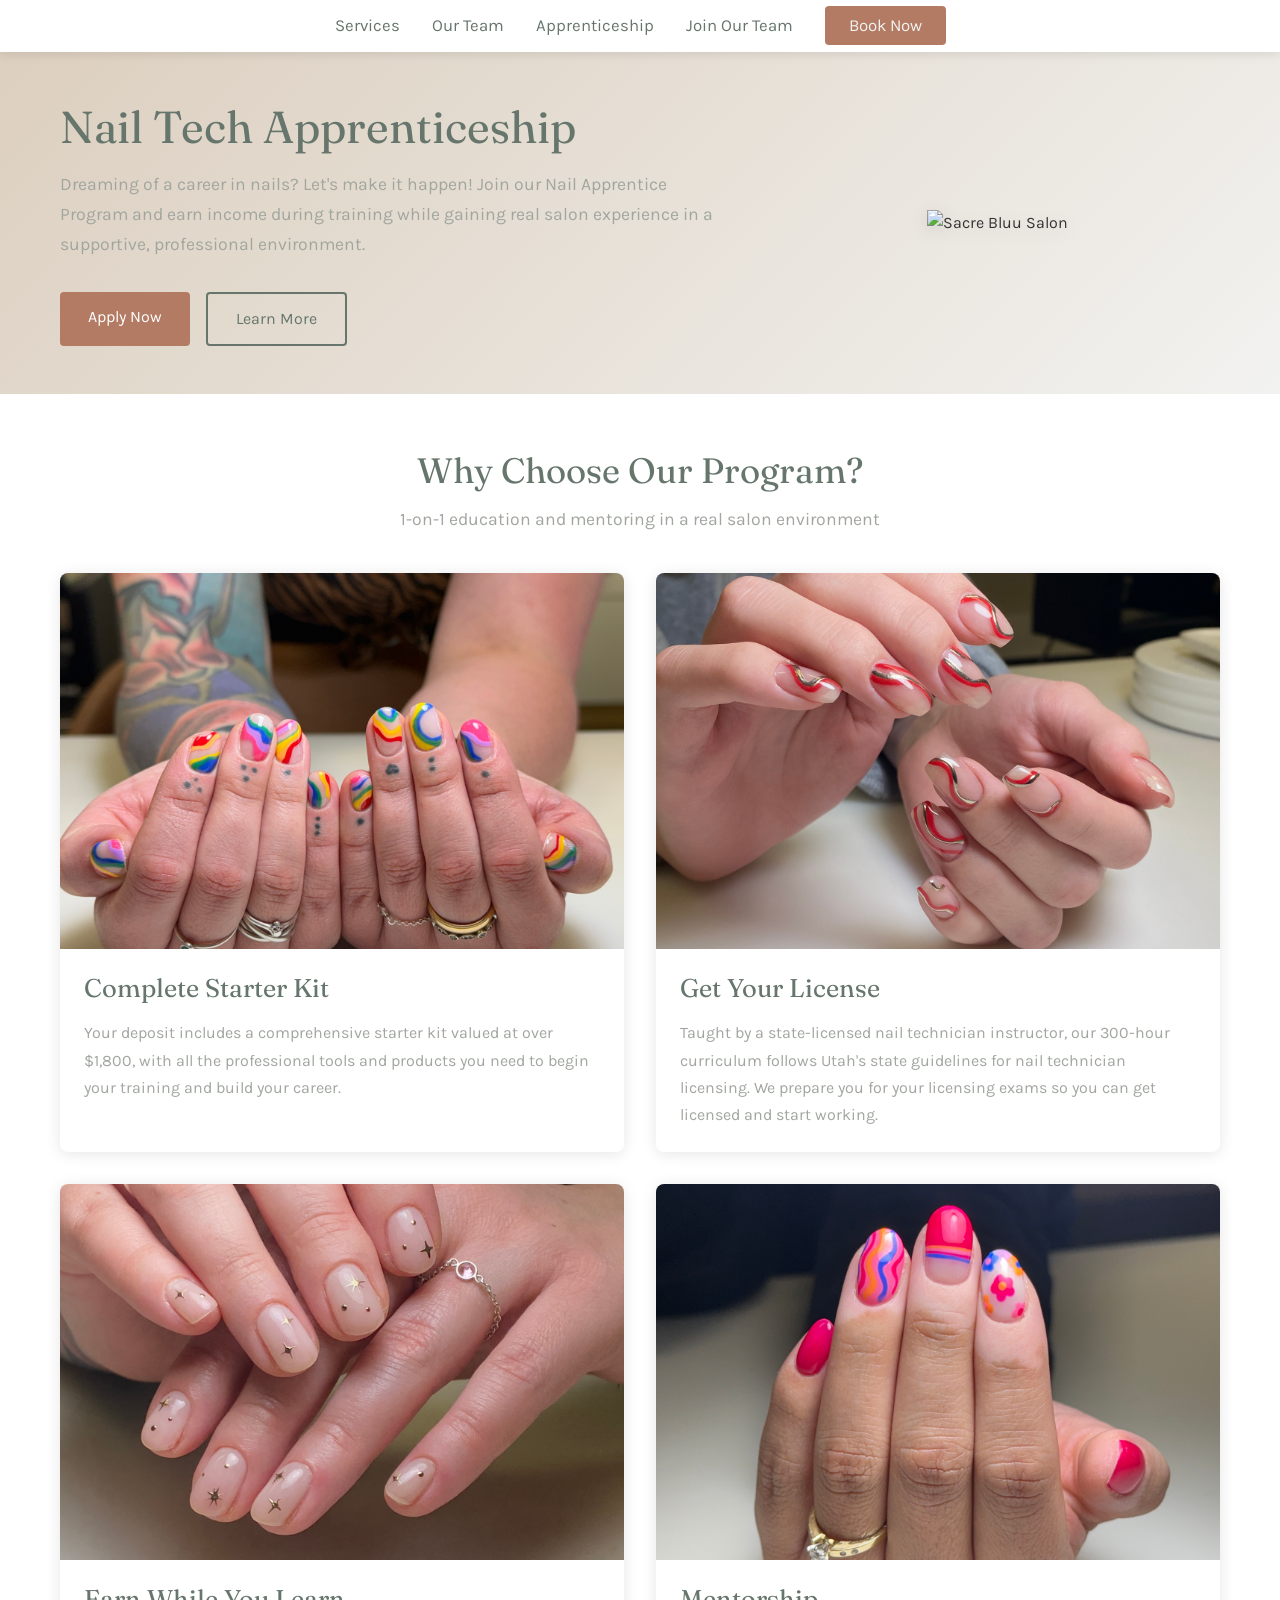
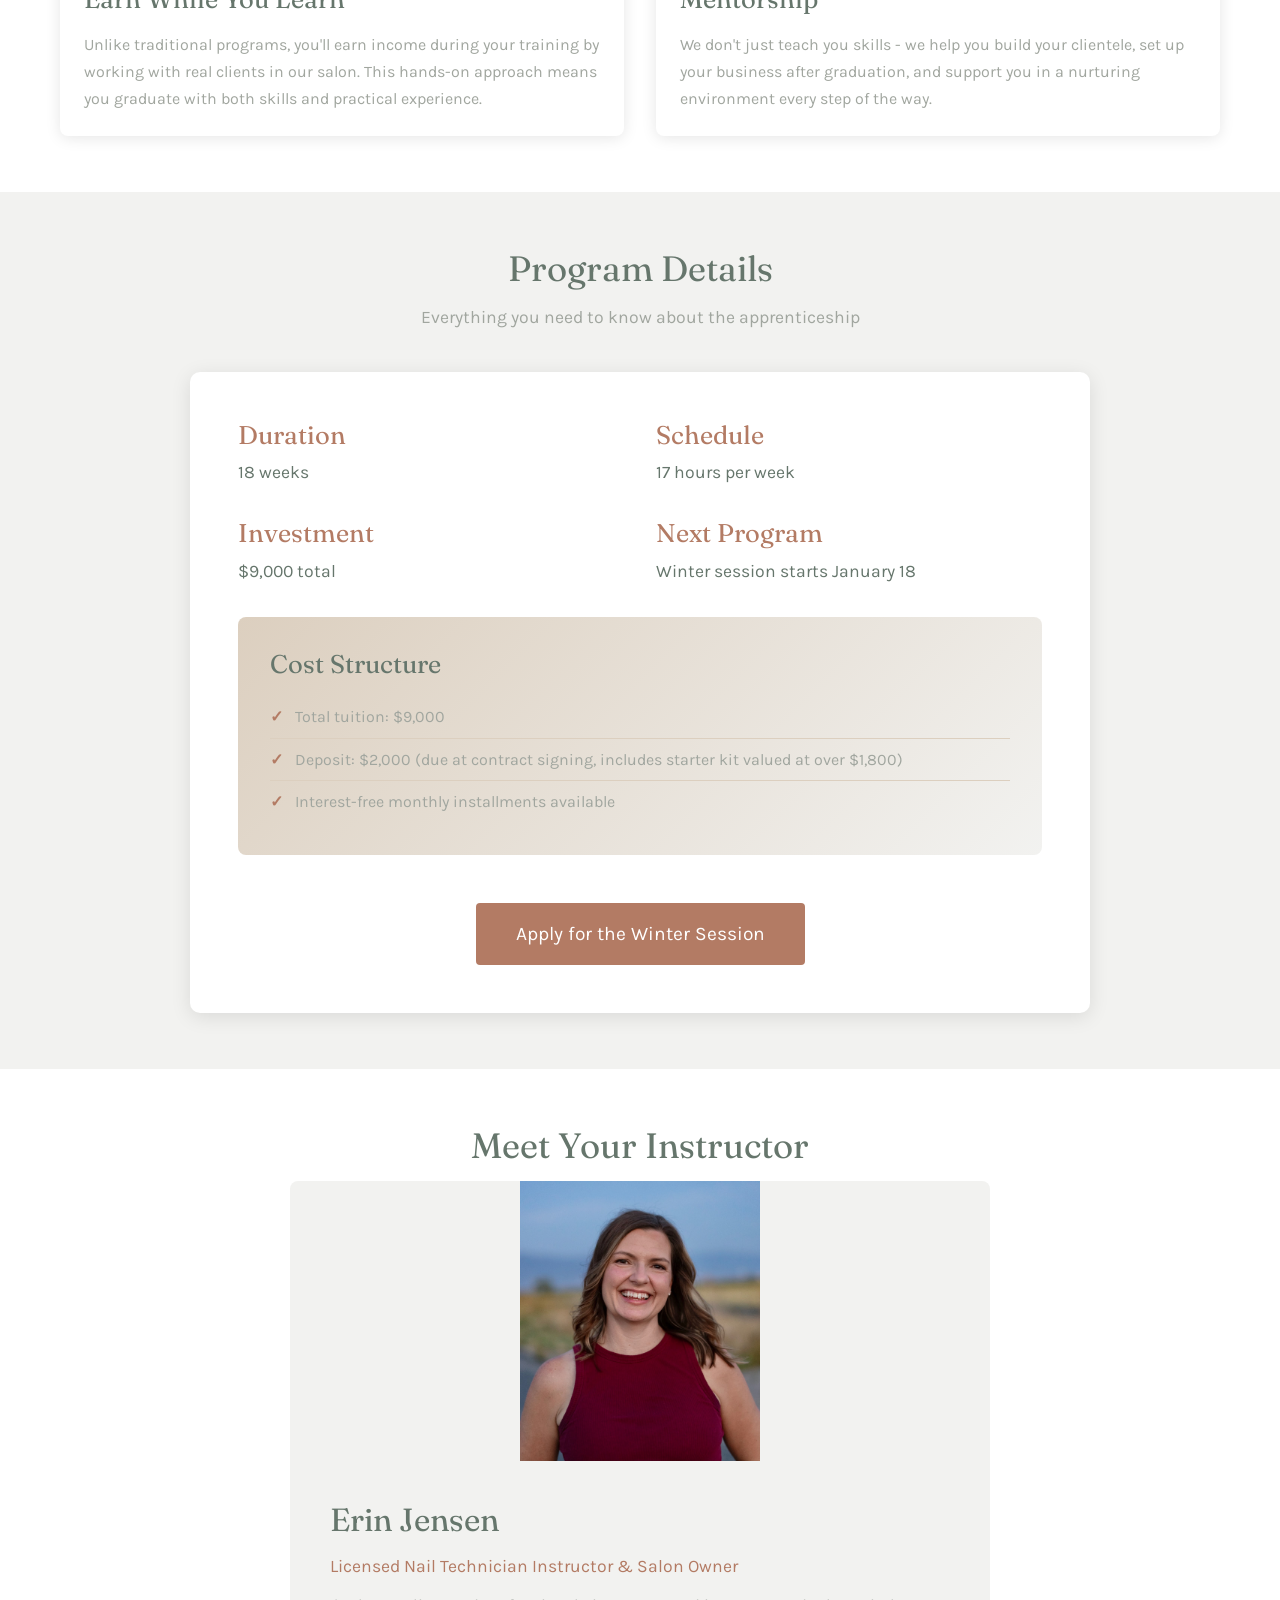
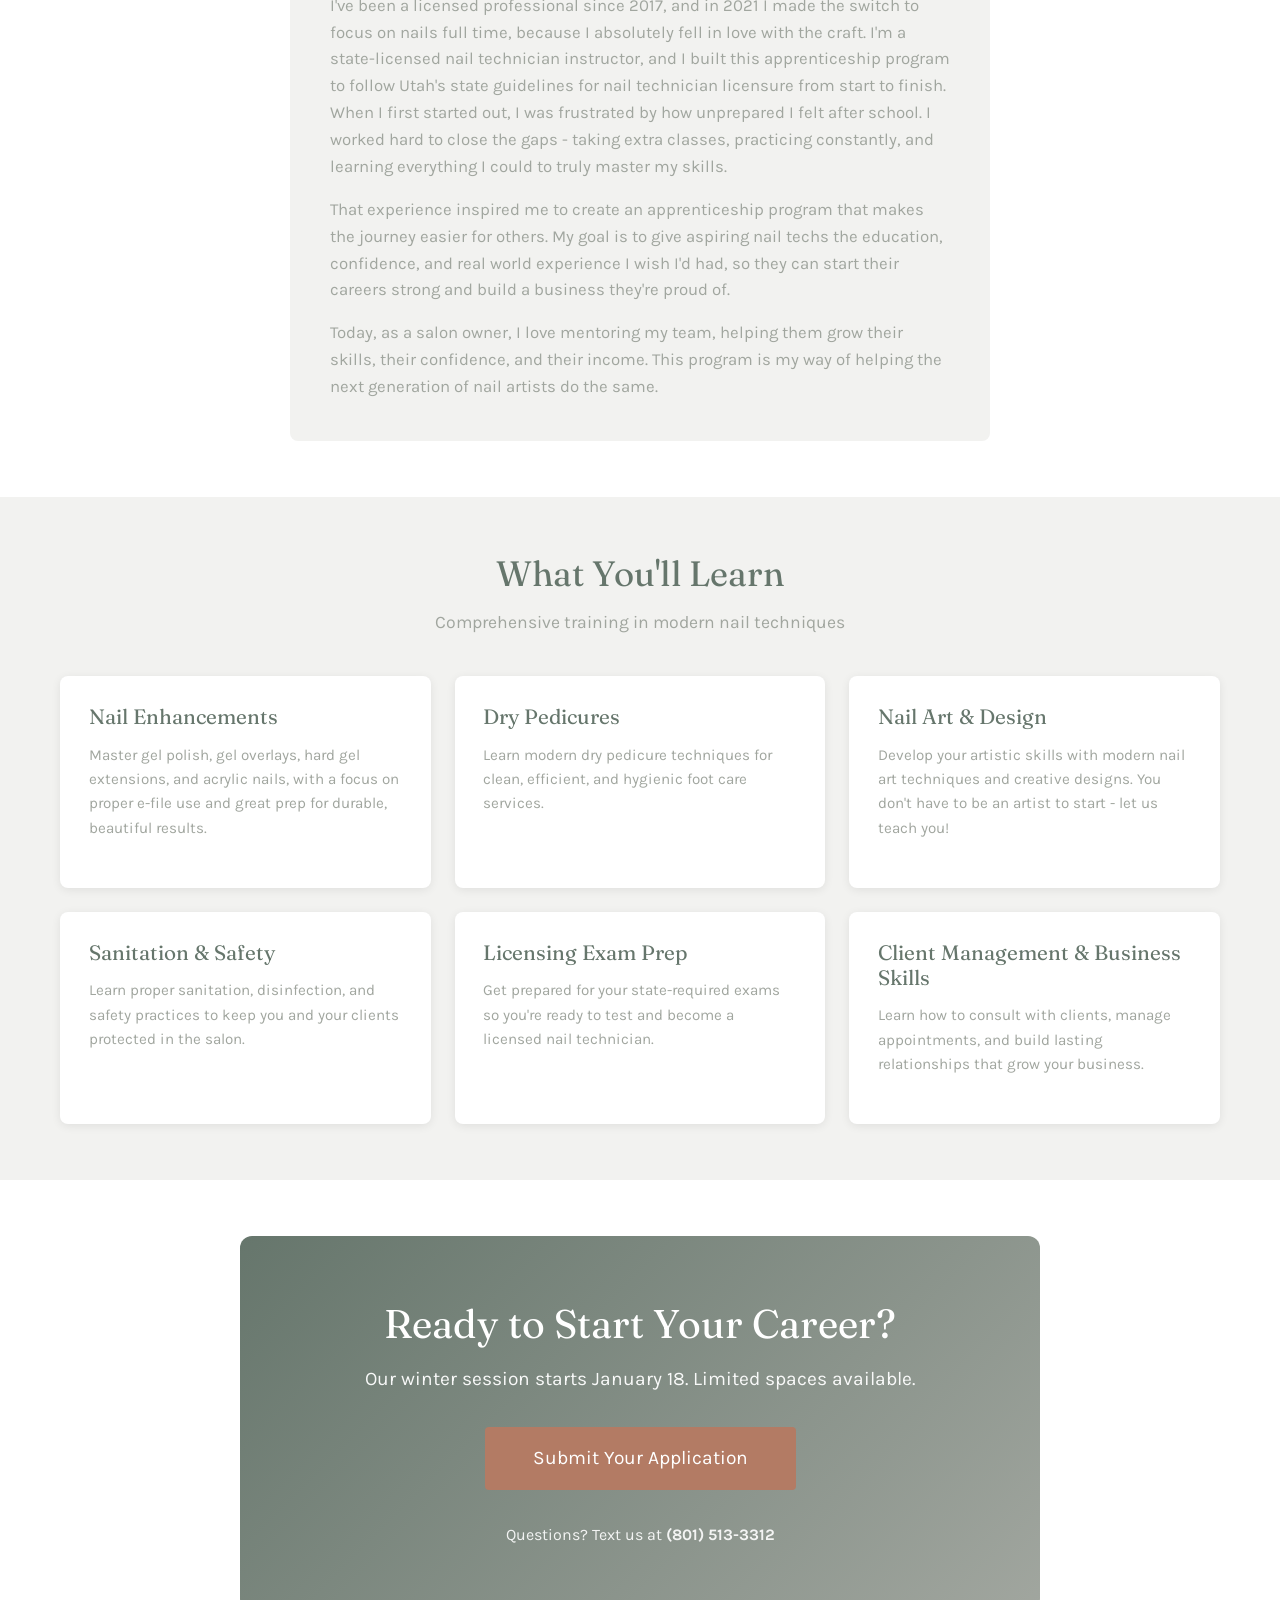
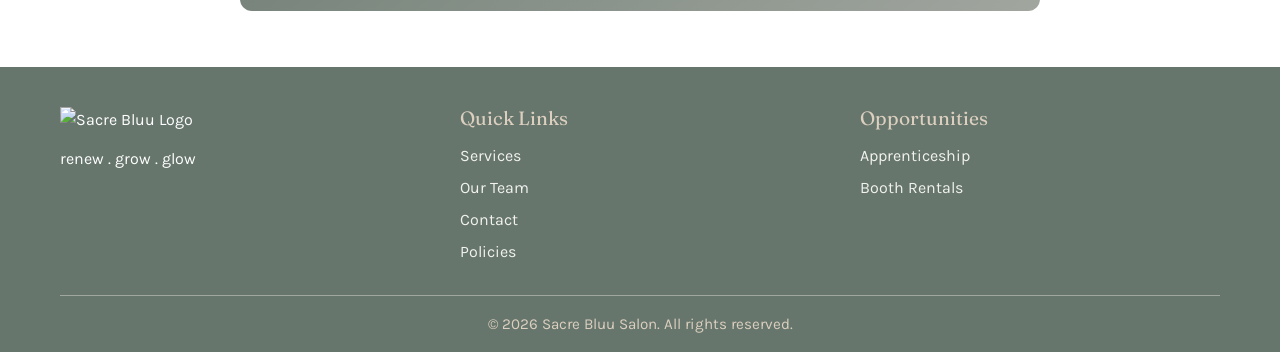
==== commit c65466c9: "Update apprenticeship page for winter session - Start date January 18, 18 weeks at 17 hours per week" ====
--- a/apprenticeship.html
+++ b/apprenticeship.html
@@ -111,11 +111,11 @@
                 <div style="display: grid; grid-template-columns: repeat(auto-fit, minmax(250px, 1fr)); gap: 2rem; margin-bottom: 2rem;">
                     <div>
                         <h3 style="color: #b37b64; margin-bottom: 0.5rem;">Duration</h3>
-                        <p style="color: #66766c; font-size: 1.1rem;">300 hours over 13 weeks</p>
+                        <p style="color: #66766c; font-size: 1.1rem;">18 weeks</p>
                     </div>
                     <div>
                         <h3 style="color: #b37b64; margin-bottom: 0.5rem;">Schedule</h3>
-                        <p style="color: #66766c; font-size: 1.1rem;">Mon: 9-2:30 | Tue & Thu: 9-6</p>
+                        <p style="color: #66766c; font-size: 1.1rem;">17 hours per week</p>
                     </div>
                     <div>
                         <h3 style="color: #b37b64; margin-bottom: 0.5rem;">Investment</h3>
@@ -123,7 +123,7 @@
                     </div>
                     <div>
                         <h3 style="color: #b37b64; margin-bottom: 0.5rem;">Next Program</h3>
-                        <p style="color: #66766c; font-size: 1.1rem;">January - April 2027</p>
+                        <p style="color: #66766c; font-size: 1.1rem;">Winter session starts January 18</p>
                     </div>
                 </div>
 
@@ -146,7 +146,7 @@
                 </div>
 
                 <div style="text-align: center; padding-top: 1rem;">
-                    <a href="https://form.jotform.com/260005756042145" target="_blank" class="btn btn-primary" style="font-size: 1.2rem; padding: 1rem 2.5rem;">Apply for January 2027 Program</a>
+                    <a href="https://form.jotform.com/260005756042145" target="_blank" class="btn btn-primary" style="font-size: 1.2rem; padding: 1rem 2.5rem;">Apply for the Winter Session</a>
                 </div>
             </div>
         </div>
@@ -226,7 +226,7 @@
             <div style="max-width: 800px; margin: 0 auto; text-align: center; background: linear-gradient(135deg, #66766c 0%, #a1a69f 100%); padding: 4rem 2rem; border-radius: 12px; color: white;">
                 <h2 style="color: white; margin-bottom: 1rem; font-size: 2.5rem;">Ready to Start Your Career?</h2>
                 <p style="font-size: 1.2rem; margin-bottom: 2rem; opacity: 0.95;">
-                    Our next program starts January 2027. Limited spaces available.
+                    Our winter session starts January 18. Limited spaces available.
                 </p>
                 <a href="https://form.jotform.com/260005756042145" target="_blank" class="btn btn-primary" style="background-color: #b37b64; font-size: 1.2rem; padding: 1rem 3rem;">Submit Your Application</a>
                 <p style="margin-top: 2rem; font-size: 1rem; opacity: 0.9;">
--- a/styles-v3-contemporary.css
+++ b/styles-v3-contemporary.css
@@ -360,6 +360,10 @@
     margin-top: 2rem;
 }
 
+.booking-grid.even {
+    grid-template-columns: 1fr 1fr;
+}
+
 .booking-info h2 {
     color: #66766c;
     margin-bottom: 0.8rem;
@@ -824,7 +828,8 @@
         grid-template-columns: 1fr;
     }
 
-    .booking-grid {
+    .booking-grid,
+    .booking-grid.even {
         grid-template-columns: 1fr;
     }
 
